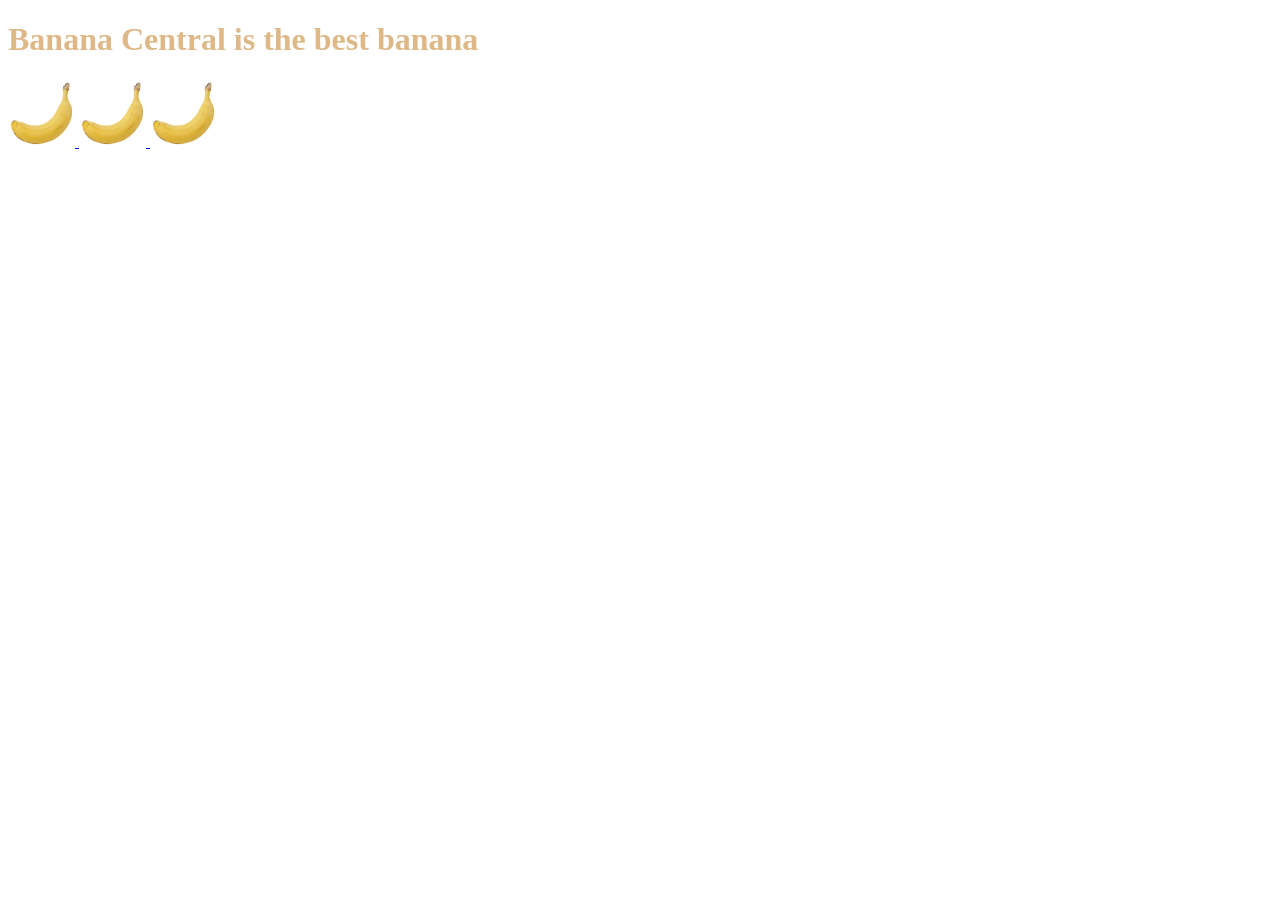
==== index.html @ 604250a2 "ai" ====
<!DOCTYPE html>
<html lang="en">
<head>
    <meta charset="UTF-8">
    <meta name="viewport" content="width=device-width, initial-scale=1.0">
    <title>Banana Central</title>
    <link rel="stylesheet" href="style.css">
</head>
<body>

    <h1>Banana Central is the best banana</h1>

    <a href="https://bananarepublic.gapcanada.ca/" target="_blank" rel="noopener" class="img-btn">
        <img src="image.png" alt="Banana Republic" width="67" height="67">
    </a>

    <a href="https://storymint.ca" target="_blank" rel="noopener" class="img-btn">
        <img src="image.png" alt="Storymint" width="67" height="67">
    </a>

    <a href="https://grapeview.dsbn.org/" target="_blank" rel="noopener" class="img-btn">
        <img src="image.png" alt="Grapeview DSBN" width="67" height="67">
    </a>

</body>
</html>
---- style.css ----
body {
    background-color: white;
    color: burlywood;
    
}
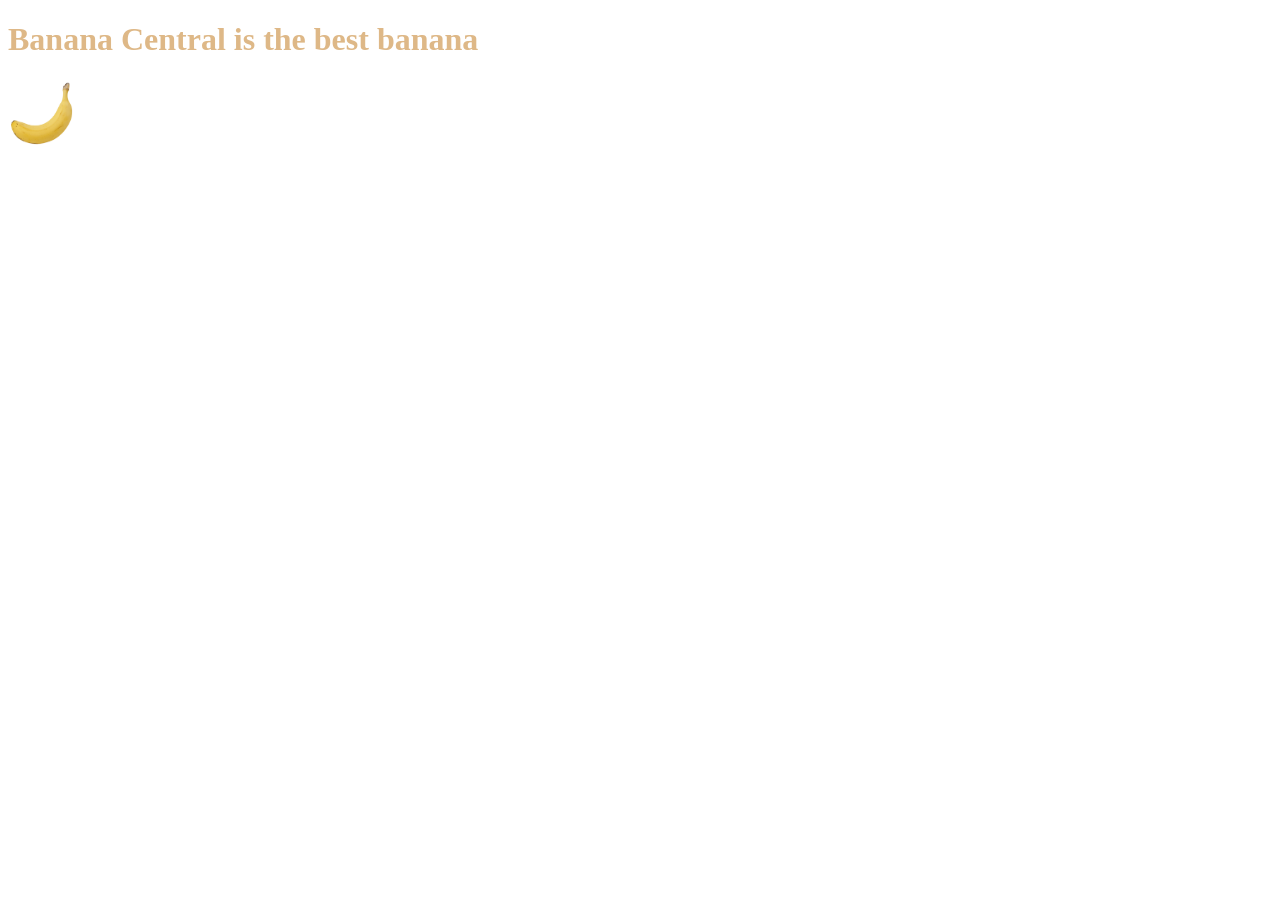
==== commit bd8e937e: "ai" ====
--- a/index.html
+++ b/index.html
@@ -14,13 +14,4 @@
         <img src="image.png" alt="Banana Republic" width="67" height="67">
     </a>
 
-    <a href="https://storymint.ca" target="_blank" rel="noopener" class="img-btn">
-        <img src="image.png" alt="Storymint" width="67" height="67">
-    </a>
-
-    <a href="https://grapeview.dsbn.org/" target="_blank" rel="noopener" class="img-btn">
-        <img src="image.png" alt="Grapeview DSBN" width="67" height="67">
-    </a>
-
-</body>
-</html>
+   
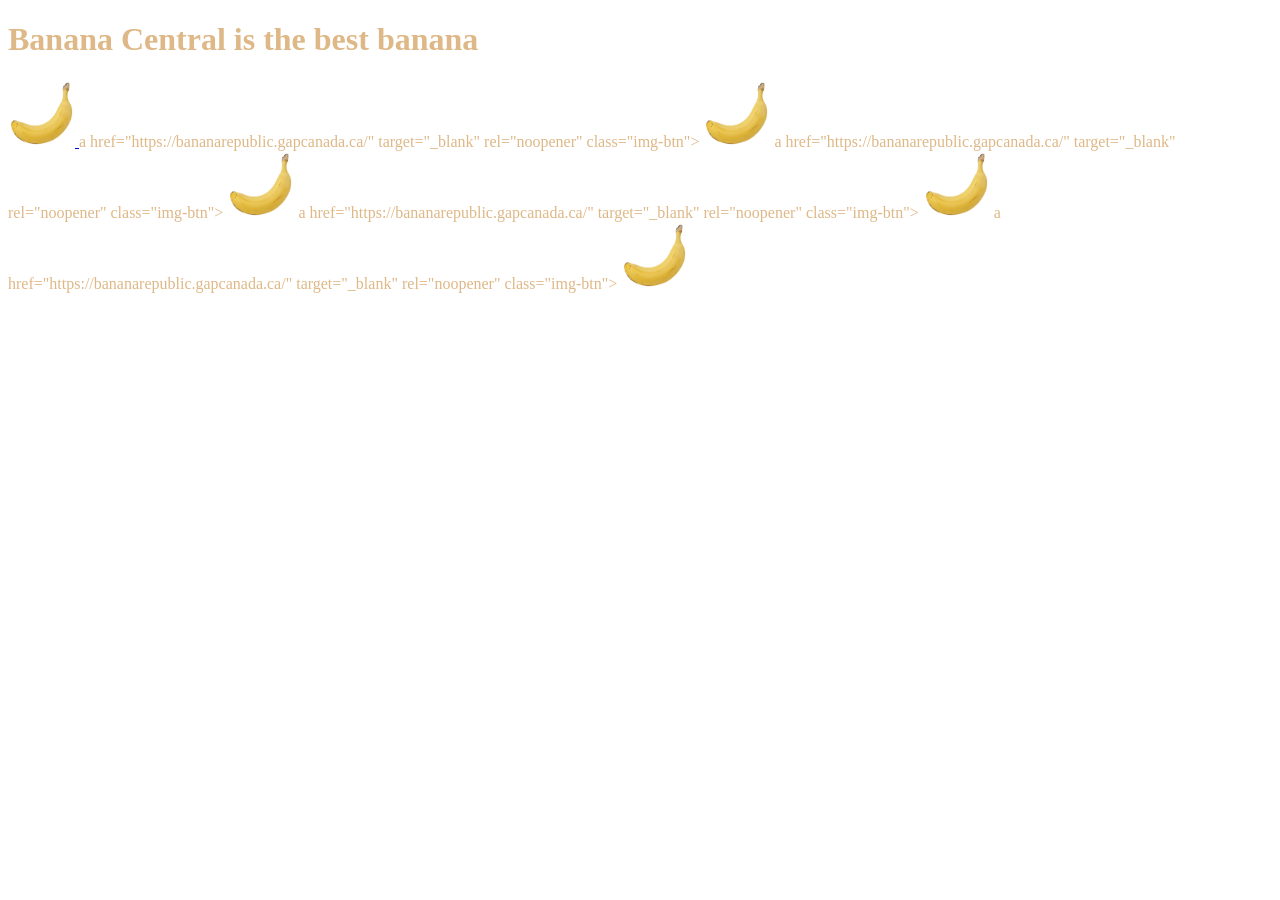
==== commit 7b08d085: "yy" ====
--- a/index.html
+++ b/index.html
@@ -12,6 +12,18 @@
 
     <a href="https://bananarepublic.gapcanada.ca/" target="_blank" rel="noopener" class="img-btn">
         <img src="image.png" alt="Banana Republic" width="67" height="67">
+    </a>a
+     href="https://bananarepublic.gapcanada.ca/" target="_blank" rel="noopener" class="img-btn">
+        <img src="image.png" alt="Banana Republic" width="67" height="67">
+    </a>a
+     href="https://bananarepublic.gapcanada.ca/" target="_blank" rel="noopener" class="img-btn">
+        <img src="image.png" alt="Banana Republic" width="67" height="67">
+    </a>a
+     href="https://bananarepublic.gapcanada.ca/" target="_blank" rel="noopener" class="img-btn">
+        <img src="image.png" alt="Banana Republic" width="67" height="67">
+    </a>a
+     href="https://bananarepublic.gapcanada.ca/" target="_blank" rel="noopener" class="img-btn">
+        <img src="image.png" alt="Banana Republic" width="67" height="67">
     </a>
 
    
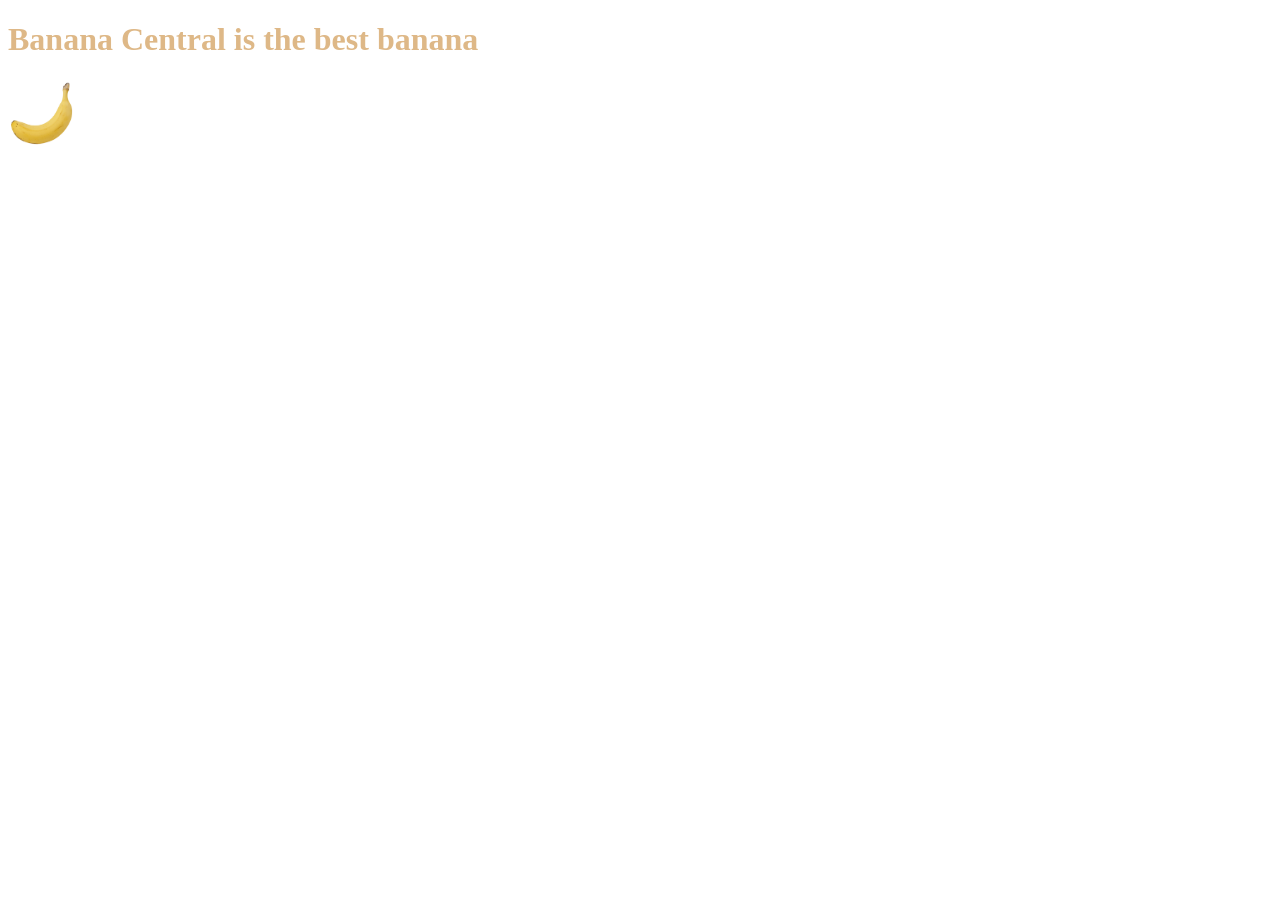
==== commit 7b5f66b2: "qq" ====
--- a/index.html
+++ b/index.html
@@ -12,18 +12,4 @@
 
     <a href="https://bananarepublic.gapcanada.ca/" target="_blank" rel="noopener" class="img-btn">
         <img src="image.png" alt="Banana Republic" width="67" height="67">
-    </a>a
-     href="https://bananarepublic.gapcanada.ca/" target="_blank" rel="noopener" class="img-btn">
-        <img src="image.png" alt="Banana Republic" width="67" height="67">
-    </a>a
-     href="https://bananarepublic.gapcanada.ca/" target="_blank" rel="noopener" class="img-btn">
-        <img src="image.png" alt="Banana Republic" width="67" height="67">
-    </a>a
-     href="https://bananarepublic.gapcanada.ca/" target="_blank" rel="noopener" class="img-btn">
-        <img src="image.png" alt="Banana Republic" width="67" height="67">
-    </a>a
-     href="https://bananarepublic.gapcanada.ca/" target="_blank" rel="noopener" class="img-btn">
-        <img src="image.png" alt="Banana Republic" width="67" height="67">
-    </a>
-
-   
+    
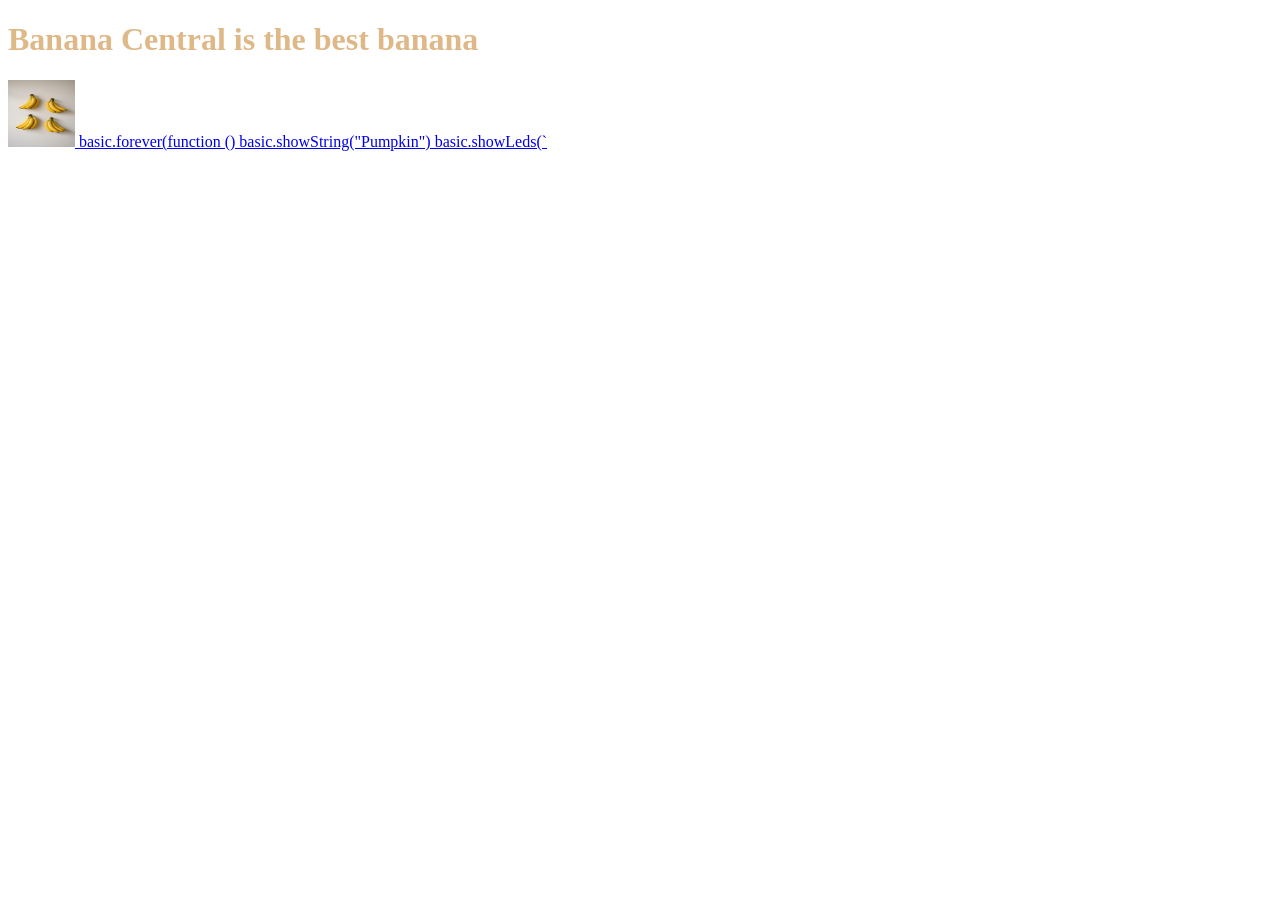
==== commit 317596c7: "tt" ====
--- a/index.html
+++ b/index.html
@@ -12,4 +12,6 @@
 
     <a href="https://bananarepublic.gapcanada.ca/" target="_blank" rel="noopener" class="img-btn">
         <img src="image.png" alt="Banana Republic" width="67" height="67">
-    +    basic.forever(function () 
+    basic.showString("Pumpkin")
+    basic.showLeds(`
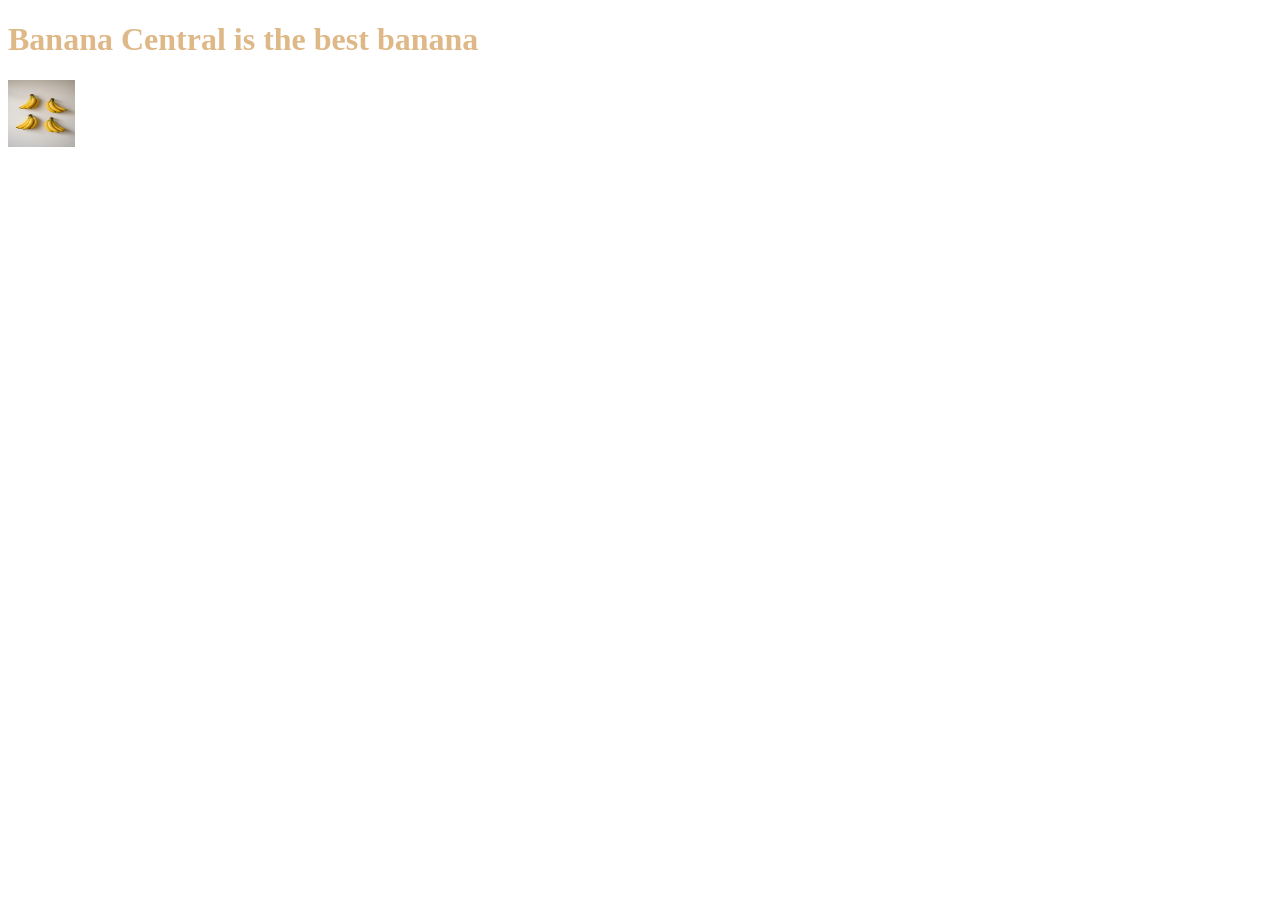
==== commit c177651f: "11" ====
--- a/index.html
+++ b/index.html
@@ -12,6 +12,4 @@
 
     <a href="https://bananarepublic.gapcanada.ca/" target="_blank" rel="noopener" class="img-btn">
         <img src="image.png" alt="Banana Republic" width="67" height="67">
-    basic.forever(function () 
-    basic.showString("Pumpkin")
-    basic.showLeds(`+    
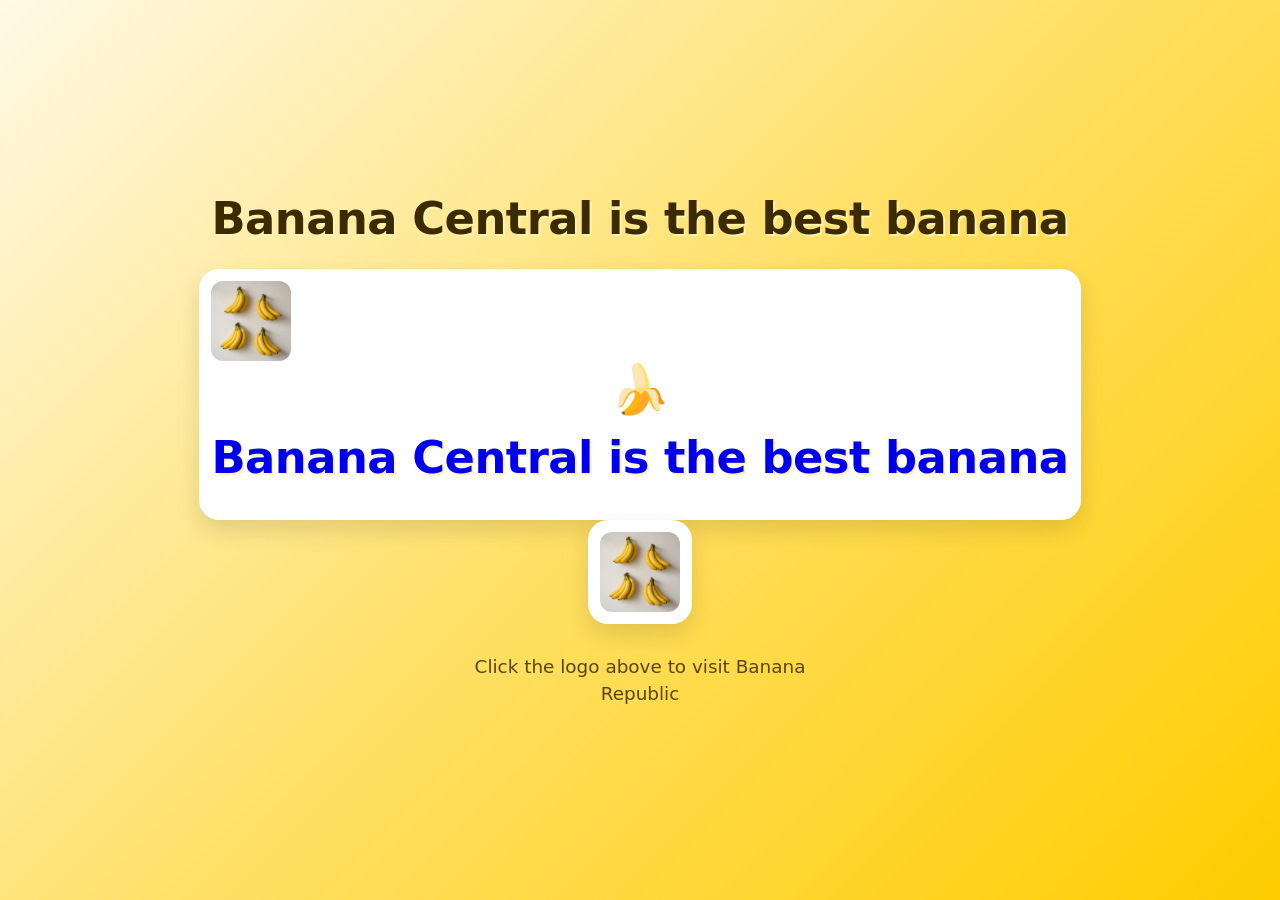
==== commit e6aaffc0: "ai changeds" ====
--- a/index.html
+++ b/index.html
@@ -12,4 +12,90 @@
 
     <a href="https://bananarepublic.gapcanada.ca/" target="_blank" rel="noopener" class="img-btn">
         <img src="image.png" alt="Banana Republic" width="67" height="67">
-    +    
+
+
+
+        <!DOCTYPE html>
+<html lang="en">
+<head>
+    <meta charset="UTF-8">
+    <meta name="viewport" content="width=device-width, initial-scale=1.0">
+    <title>Banana Central</title>
+    <style>
+        * {
+            margin: 0;
+            padding: 0;
+            box-sizing: border-box;
+        }
+
+        body {
+            font-family: 'Segoe UI', system-ui, -apple-system, sans-serif;
+            background: linear-gradient(135deg, #fff9e6 0%, #ffe066 50%, #ffcc00 100%);
+            min-height: 100vh;
+            display: flex;
+            flex-direction: column;
+            align-items: center;
+            justify-content: center;
+            text-align: center;
+            color: #3d2b00;
+            padding: 20px;
+        }
+
+        h1 {
+            font-size: 2.8rem;
+            font-weight: 800;
+            margin-bottom: 1.5rem;
+            text-shadow: 2px 2px 0 #fff3b0;
+            letter-spacing: -0.5px;
+        }
+
+        .img-btn {
+            display: inline-block;
+            padding: 12px;
+            background: white;
+            border-radius: 20px;
+            box-shadow: 0 10px 25px rgba(0, 0, 0, 0.12);
+            transition: all 0.3s ease;
+            text-decoration: none;
+        }
+
+        .img-btn:hover {
+            transform: translateY(-6px) scale(1.05);
+            box-shadow: 0 18px 35px rgba(0, 0, 0, 0.18);
+        }
+
+        .img-btn img {
+            display: block;
+            border-radius: 12px;
+            width: 80px;
+            height: 80px;
+            object-fit: cover;
+        }
+
+        .subtitle {
+            margin-top: 1.8rem;
+            font-size: 1.15rem;
+            opacity: 0.85;
+            max-width: 400px;
+            line-height: 1.5;
+        }
+
+        .emoji {
+            font-size: 3rem;
+            margin-bottom: 0.8rem;
+            display: block;
+        }
+    </style>
+</head>
+<body>
+
+    <span class="emoji">🍌</span>
+    <h1>Banana Central is the best banana</h1>
+
+    <a href="https://bananarepublic.gapcanada.ca/" target="_blank" rel="noopener" class="img-btn">
+        <img src="image.png" alt="Banana Republic">
+    </a>
+
+    <p class="subtitle">Click the logo above to visit Banana Republic</p>
+
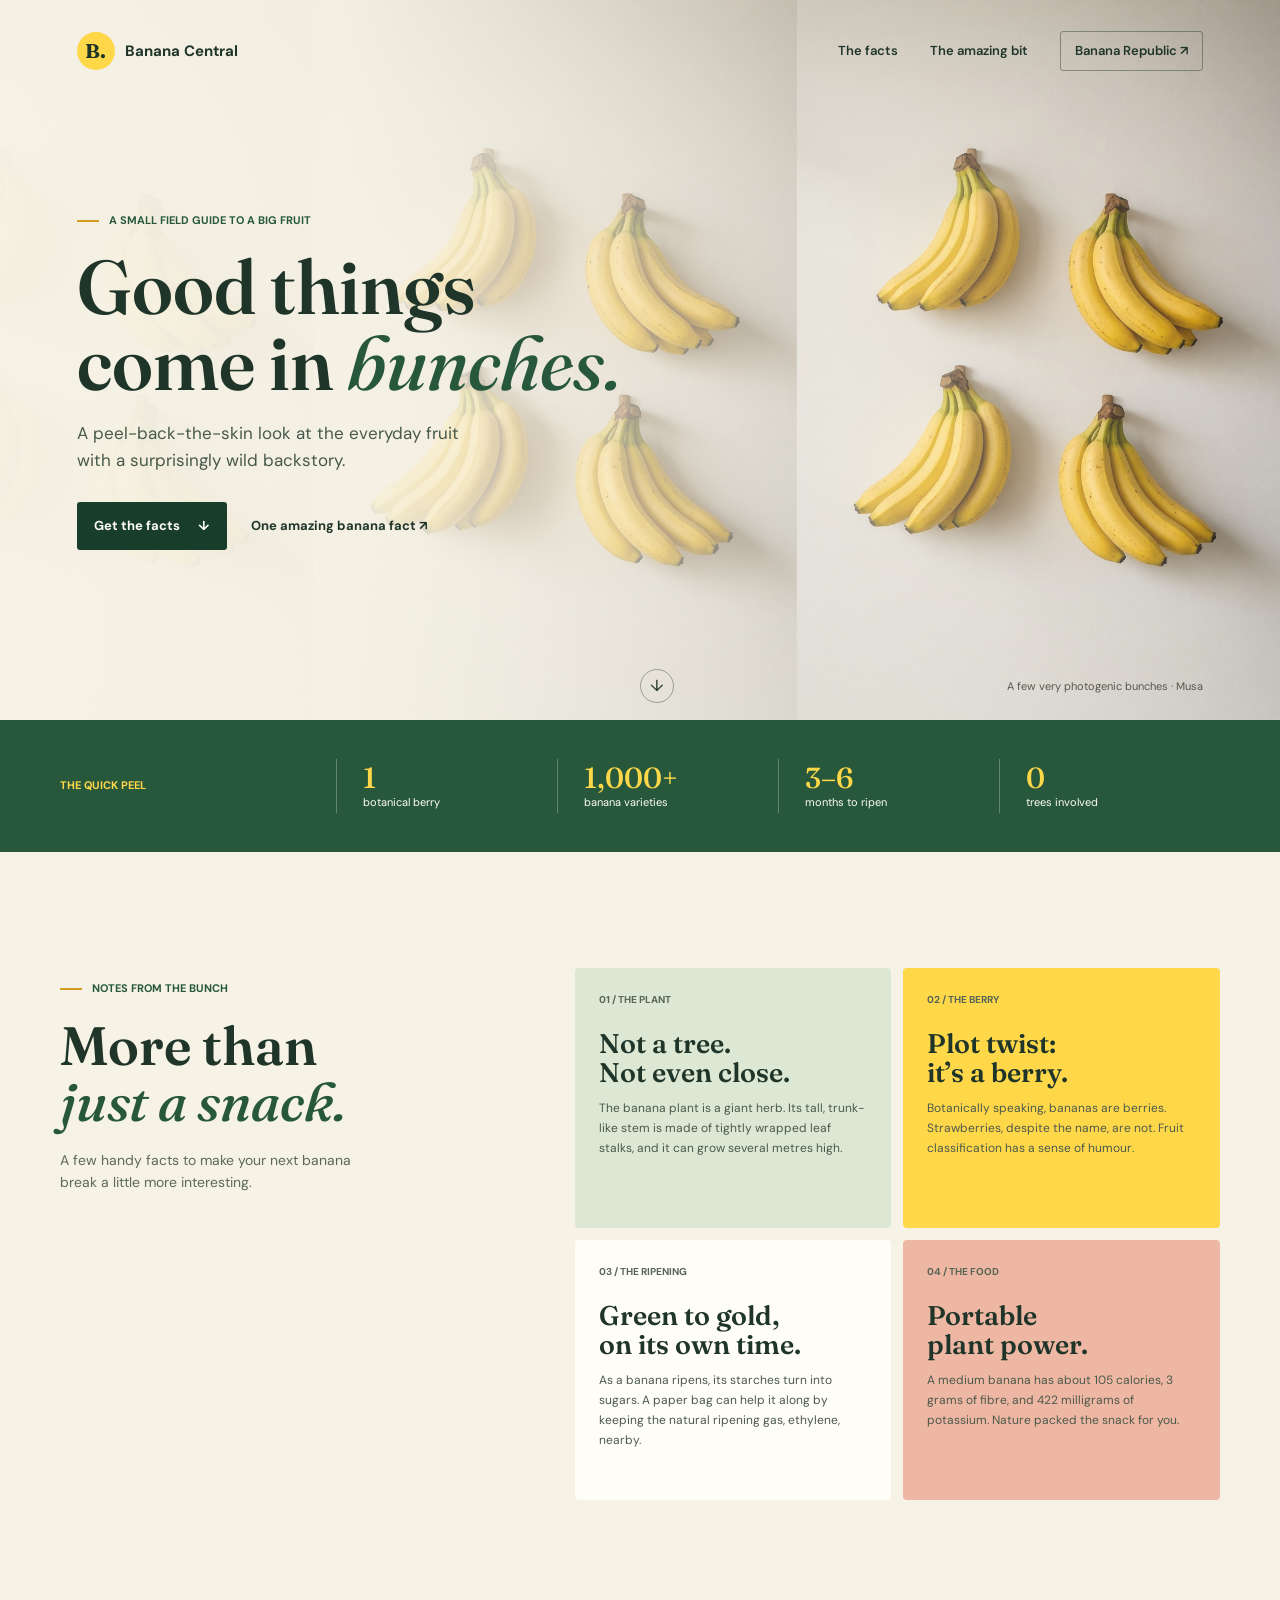
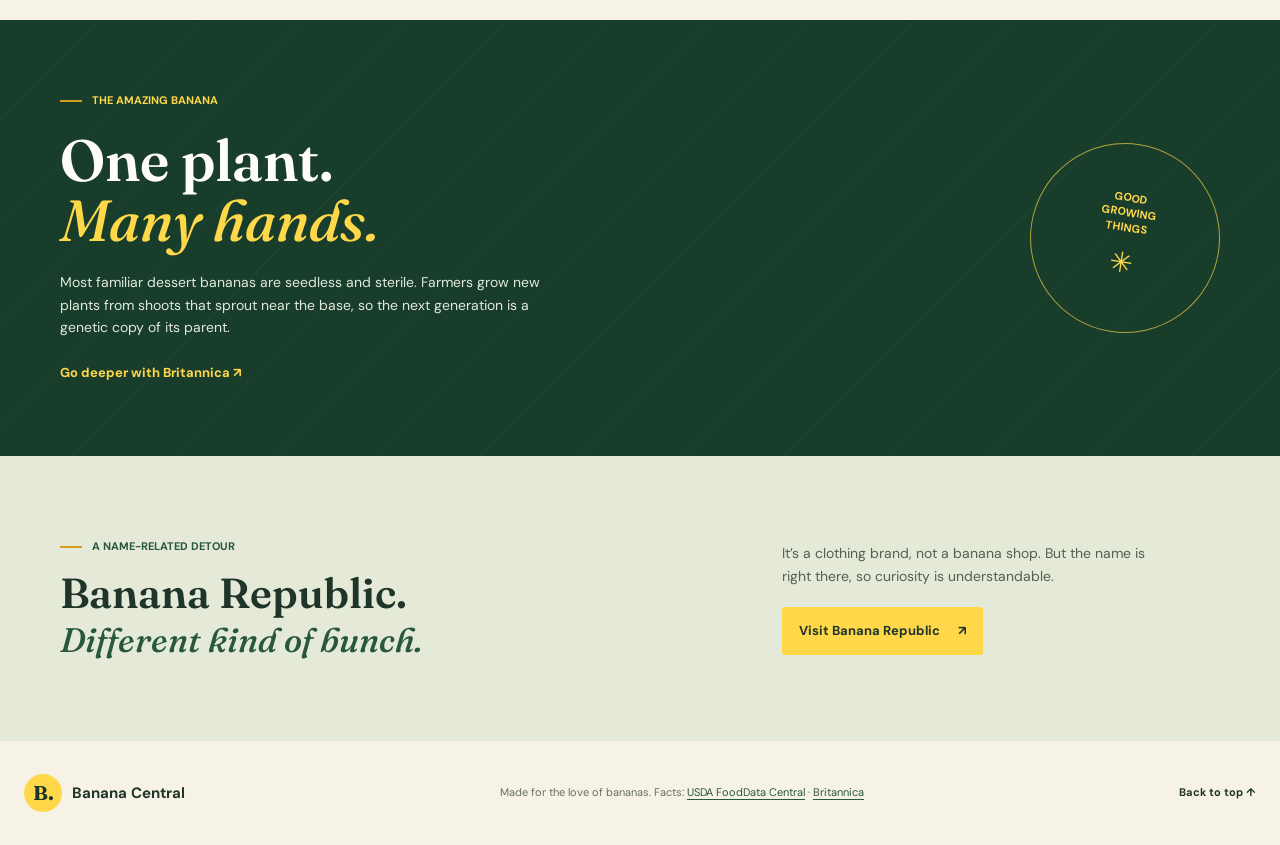
==== commit e7fe25b0: "maxx" ====
--- a/index.html
+++ b/index.html
@@ -3,99 +3,106 @@
 <head>
     <meta charset="UTF-8">
     <meta name="viewport" content="width=device-width, initial-scale=1.0">
-    <title>Banana Central</title>
+    <meta name="theme-color" content="#f6f2e5">
+    <meta name="description" content="A bright little field guide to bananas: how they grow, what is inside, and a few surprising facts.">
+    <title>Banana Central — A Field Guide to Bananas</title>
+    <link rel="preconnect" href="https://fonts.googleapis.com">
+    <link rel="preconnect" href="https://fonts.gstatic.com" crossorigin>
+    <link href="https://fonts.googleapis.com/css2?family=DM+Sans:wght@400;500;600;700&family=Fraunces:opsz,wght@9..144,500;9..144,600;9..144,700&display=swap" rel="stylesheet">
     <link rel="stylesheet" href="style.css">
 </head>
 <body>
+    <header class="hero" id="top">
+        <nav class="site-nav" aria-label="Main navigation">
+            <a class="wordmark" href="#top" aria-label="Banana Central home"><span class="mark" aria-hidden="true">B.</span> Banana Central</a>
+            <div class="nav-links">
+                <a href="#field-notes">The facts</a>
+                <a href="#amazing">The amazing bit</a>
+                <a class="nav-escape" href="https://bananarepublic.gapcanada.ca/" target="_blank" rel="noopener noreferrer">Banana Republic <span aria-hidden="true">↗</span></a>
+            </div>
+        </nav>
 
-    <h1>Banana Central is the best banana</h1>
+        <div class="hero-copy">
+            <p class="eyebrow"><span></span> A small field guide to a big fruit</p>
+            <h1>Good things<br>come in <em>bunches.</em></h1>
+            <p class="hero-intro">A peel-back-the-skin look at the everyday fruit with a surprisingly wild backstory.</p>
+            <div class="hero-actions">
+                <a class="button button-dark" href="#field-notes">Get the facts <span aria-hidden="true">↓</span></a>
+                <a class="text-link" href="#amazing">One amazing banana fact <span aria-hidden="true">↗</span></a>
+            </div>
+        </div>
+        <p class="photo-note">A few very photogenic bunches · Musa</p>
+        <a class="scroll-cue" href="#field-notes" aria-label="Scroll to banana facts">↓</a>
+    </header>
 
-    <a href="https://bananarepublic.gapcanada.ca/" target="_blank" rel="noopener" class="img-btn">
-        <img src="image.png" alt="Banana Republic" width="67" height="67">
-    
+    <main>
+        <section class="fact-band" aria-label="Banana quick facts">
+            <div class="fact-band-inner">
+                <p class="band-label">The quick peel</p>
+                <p><strong>1</strong><span>botanical berry</span></p>
+                <p><strong>1,000+</strong><span>banana varieties</span></p>
+                <p><strong>3–6</strong><span>months to ripen</span></p>
+                <p><strong>0</strong><span>trees involved</span></p>
+            </div>
+        </section>
 
+        <section class="field-notes section-wrap" id="field-notes">
+            <div class="section-heading">
+                <p class="eyebrow"><span></span> Notes from the bunch</p>
+                <h2>More than<br><em>just a snack.</em></h2>
+                <p class="section-intro">A few handy facts to make your next banana break a little more interesting.</p>
+            </div>
+            <div class="notes-grid">
+                <article class="note note-green">
+                    <span class="note-number">01 / THE PLANT</span>
+                    <h3>Not a tree.<br>Not even close.</h3>
+                    <p>The banana plant is a giant herb. Its tall, trunk-like stem is made of tightly wrapped leaf stalks, and it can grow several metres high.</p>
+                </article>
+                <article class="note note-yellow">
+                    <span class="note-number">02 / THE BERRY</span>
+                    <h3>Plot twist:<br>it’s a berry.</h3>
+                    <p>Botanically speaking, bananas are berries. Strawberries, despite the name, are not. Fruit classification has a sense of humour.</p>
+                </article>
+                <article class="note note-white">
+                    <span class="note-number">03 / THE RIPENING</span>
+                    <h3>Green to gold,<br>on its own time.</h3>
+                    <p>As a banana ripens, its starches turn into sugars. A paper bag can help it along by keeping the natural ripening gas, ethylene, nearby.</p>
+                </article>
+                <article class="note note-pink">
+                    <span class="note-number">04 / THE FOOD</span>
+                    <h3>Portable<br>plant power.</h3>
+                    <p>A medium banana has about 105 calories, 3 grams of fibre, and 422 milligrams of potassium. Nature packed the snack for you.</p>
+                </article>
+            </div>
+        </section>
 
+        <section class="amazing" id="amazing">
+            <div class="amazing-content">
+                <p class="eyebrow eyebrow-light"><span></span> The amazing banana</p>
+                <h2>One plant.<br><em>Many hands.</em></h2>
+                <p>Most familiar dessert bananas are seedless and sterile. Farmers grow new plants from shoots that sprout near the base, so the next generation is a genetic copy of its parent.</p>
+                <a class="light-link" href="https://www.britannica.com/plant/banana-plant" target="_blank" rel="noopener noreferrer">Go deeper with Britannica <span aria-hidden="true">↗</span></a>
+            </div>
+            <div class="amazing-stamp" aria-hidden="true"><span>GOOD<br>GROWING<br>THINGS</span><b>✳</b></div>
+        </section>
 
-        <!DOCTYPE html>
-<html lang="en">
-<head>
-    <meta charset="UTF-8">
-    <meta name="viewport" content="width=device-width, initial-scale=1.0">
-    <title>Banana Central</title>
-    <style>
-        * {
-            margin: 0;
-            padding: 0;
-            box-sizing: border-box;
-        }
+        <section class="republic section-wrap" aria-labelledby="republic-title">
+            <div>
+                <p class="eyebrow"><span></span> A name-related detour</p>
+                <h2 id="republic-title">Banana Republic.<br><em>Different kind of bunch.</em></h2>
+            </div>
+            <div class="republic-cta">
+                <p>It’s a clothing brand, not a banana shop. But the name is right there, so curiosity is understandable.</p>
+                <a class="button button-yellow" href="https://bananarepublic.gapcanada.ca/" target="_blank" rel="noopener noreferrer">Visit Banana Republic <span aria-hidden="true">↗</span></a>
+            </div>
+        </section>
+    </main>
 
-        body {
-            font-family: 'Segoe UI', system-ui, -apple-system, sans-serif;
-            background: linear-gradient(135deg, #fff9e6 0%, #ffe066 50%, #ffcc00 100%);
-            min-height: 100vh;
-            display: flex;
-            flex-direction: column;
-            align-items: center;
-            justify-content: center;
-            text-align: center;
-            color: #3d2b00;
-            padding: 20px;
-        }
+    <footer class="site-footer">
+        <a class="wordmark" href="#top"><span class="mark" aria-hidden="true">B.</span> Banana Central</a>
+        <p>Made for the love of bananas. Facts: <a href="https://fdc.nal.usda.gov/" target="_blank" rel="noopener noreferrer">USDA FoodData Central</a> · <a href="https://www.britannica.com/plant/banana-plant" target="_blank" rel="noopener noreferrer">Britannica</a></p>
+        <a class="back-top" href="#top">Back to top ↑</a>
+    </footer>
+</body>
+</html>
 
-        h1 {
-            font-size: 2.8rem;
-            font-weight: 800;
-            margin-bottom: 1.5rem;
-            text-shadow: 2px 2px 0 #fff3b0;
-            letter-spacing: -0.5px;
-        }
-
-        .img-btn {
-            display: inline-block;
-            padding: 12px;
-            background: white;
-            border-radius: 20px;
-            box-shadow: 0 10px 25px rgba(0, 0, 0, 0.12);
-            transition: all 0.3s ease;
-            text-decoration: none;
-        }
-
-        .img-btn:hover {
-            transform: translateY(-6px) scale(1.05);
-            box-shadow: 0 18px 35px rgba(0, 0, 0, 0.18);
-        }
-
-        .img-btn img {
-            display: block;
-            border-radius: 12px;
-            width: 80px;
-            height: 80px;
-            object-fit: cover;
-        }
-
-        .subtitle {
-            margin-top: 1.8rem;
-            font-size: 1.15rem;
-            opacity: 0.85;
-            max-width: 400px;
-            line-height: 1.5;
-        }
-
-        .emoji {
-            font-size: 3rem;
-            margin-bottom: 0.8rem;
-            display: block;
-        }
-    </style>
-</head>
-<body>
-
-    <span class="emoji">🍌</span>
-    <h1>Banana Central is the best banana</h1>
-
-    <a href="https://bananarepublic.gapcanada.ca/" target="_blank" rel="noopener" class="img-btn">
-        <img src="image.png" alt="Banana Republic">
-    </a>
-
-    <p class="subtitle">Click the logo above to visit Banana Republic</p>
-
--- a/style.css
+++ b/style.css
@@ -1,5 +1,756 @@
+:root {
+    color-scheme: light;
+    --ink: #203529;
+    --leaf: #28583c;
+    --leaf-dark: #193d2b;
+    --banana: #ffd84a;
+    --paper: #f6f2e5;
+    --white: #fffdf7;
+    --rose: #edb7a3;
+    --serif: "Fraunces", Georgia, serif;
+    --sans: "DM Sans", sans-serif;
+}
+
+* {
+    box-sizing: border-box;
+}
+
+html {
+    scroll-behavior: smooth;
+}
+
 body {
-    background-color: white;
-    color: burlywood;
-    
+    margin: 0;
+    background: var(--paper);
+    color: var(--ink);
+    font-family: var(--sans);
+    font-size: 16px;
+    line-height: 1.6;
+}
+
+a {
+    color: inherit;
+}
+
+a:focus-visible {
+    outline: 3px solid #bc4f38;
+    outline-offset: 4px;
+}
+
+.hero {
+    position: relative;
+    display: flex;
+    min-height: 720px;
+    flex-direction: column;
+    overflow: hidden;
+    padding: 24px clamp(24px, 6vw, 92px) 0;
+    background-color: #e7e1d3;
+    background-image:
+        linear-gradient(90deg, rgba(246, 242, 229, 0.98) 0%, rgba(246, 242, 229, 0.94) 27%, rgba(246, 242, 229, 0.56) 52%, rgba(246, 242, 229, 0.04) 100%),
+        linear-gradient(0deg, rgba(246, 242, 229, 0.32), transparent 28%),
+        url("image.png");
+    background-position: center, center, right center;
+    background-size: cover, cover, auto 100%;
+}
+
+.site-nav,
+.site-footer {
+    display: flex;
+    width: min(100%, 1280px);
+    align-items: center;
+    justify-content: space-between;
+    margin: 0 auto;
+}
+
+.site-nav {
+    min-height: 54px;
+}
+
+.wordmark {
+    display: inline-flex;
+    align-items: center;
+    gap: 10px;
+    color: var(--ink);
+    font-size: 15px;
+    font-weight: 700;
+    text-decoration: none;
+}
+
+.mark {
+    display: grid;
+    width: 38px;
+    height: 38px;
+    place-items: center;
+    border-radius: 50%;
+    background: var(--banana);
+    font-family: var(--serif);
+    font-size: 20px;
+}
+
+.nav-links {
+    display: flex;
+    align-items: center;
+    gap: 32px;
+    font-size: 13px;
+    font-weight: 600;
+}
+
+.nav-links a,
+.text-link,
+.light-link,
+.back-top {
+    text-decoration: none;
+}
+
+.nav-links a:hover,
+.text-link:hover,
+.light-link:hover,
+.back-top:hover {
+    text-decoration: underline;
+    text-underline-offset: 4px;
+}
+
+.nav-escape {
+    padding: 9px 14px;
+    border: 1px solid rgba(32, 53, 41, 0.42);
+    border-radius: 3px;
+}
+
+.hero-copy {
+    width: min(620px, 62%);
+    margin: auto 0;
+    padding: 92px 0 128px;
+    animation: arrive 700ms ease-out both;
+}
+
+.eyebrow {
+    display: flex;
+    align-items: center;
+    gap: 10px;
+    margin: 0 0 20px;
+    color: var(--leaf);
+    font-size: 11px;
+    font-weight: 700;
+    text-transform: uppercase;
+}
+
+.eyebrow > span {
+    width: 22px;
+    height: 2px;
+    background: #d29d1c;
+}
+
+h1,
+h2,
+h3,
+p {
+    margin-top: 0;
+}
+
+h1,
+h2,
+h3 {
+    font-family: var(--serif);
+    font-weight: 600;
+    letter-spacing: 0;
+}
+
+h1 {
+    margin-bottom: 20px;
+    font-size: 76px;
+    line-height: 0.99;
+}
+
+h1 em,
+h2 em {
+    color: var(--leaf);
+    font-weight: 500;
+}
+
+.hero-intro {
+    max-width: 400px;
+    margin-bottom: 28px;
+    color: #48594a;
+    font-size: 17px;
+}
+
+.hero-actions {
+    display: flex;
+    align-items: center;
+    gap: 24px;
+    flex-wrap: wrap;
+}
+
+.button {
+    display: inline-flex;
+    min-height: 48px;
+    align-items: center;
+    justify-content: center;
+    gap: 18px;
+    padding: 11px 17px;
+    border-radius: 3px;
+    font-size: 13px;
+    font-weight: 700;
+    text-decoration: none;
+    transition: transform 160ms ease, background-color 160ms ease;
+}
+
+.button:hover {
+    transform: translateY(-2px);
+}
+
+.button-dark {
+    background: var(--leaf-dark);
+    color: var(--white);
+}
+
+.button-dark:hover {
+    background: #102f20;
+}
+
+.text-link {
+    font-size: 13px;
+    font-weight: 700;
+}
+
+.photo-note {
+    position: absolute;
+    right: clamp(24px, 6vw, 92px);
+    bottom: 24px;
+    margin: 0;
+    color: #57574d;
+    font-size: 11px;
+}
+
+.scroll-cue {
+    position: absolute;
+    bottom: 17px;
+    left: 50%;
+    display: grid;
+    width: 34px;
+    height: 34px;
+    place-items: center;
+    border: 1px solid rgba(32, 53, 41, 0.38);
+    border-radius: 50%;
+    text-decoration: none;
+}
+
+.fact-band {
+    background: var(--leaf);
+    color: var(--white);
+}
+
+.fact-band-inner {
+    display: grid;
+    width: min(100% - 48px, 1160px);
+    min-height: 132px;
+    grid-template-columns: 1.25fr repeat(4, 1fr);
+    align-items: center;
+    margin: 0 auto;
+}
+
+.fact-band-inner > p {
+    display: flex;
+    min-height: 54px;
+    flex-direction: column;
+    justify-content: center;
+    margin: 0;
+    padding-left: 26px;
+    border-left: 1px solid rgba(255, 253, 247, 0.28);
+}
+
+.fact-band-inner .band-label {
+    padding-left: 0;
+    border-left: 0;
+    color: var(--banana);
+    font-size: 11px;
+    font-weight: 700;
+    text-transform: uppercase;
+}
+
+.fact-band-inner strong {
+    color: var(--banana);
+    font-family: var(--serif);
+    font-size: 29px;
+    font-weight: 500;
+    line-height: 1.15;
+}
+
+.fact-band-inner span {
+    font-size: 11px;
+}
+
+.section-wrap {
+    width: min(100% - 48px, 1160px);
+    margin-right: auto;
+    margin-left: auto;
+}
+
+.field-notes {
+    display: grid;
+    grid-template-columns: 0.78fr 1.22fr;
+    gap: clamp(42px, 8vw, 112px);
+    padding-top: 116px;
+    padding-bottom: 120px;
+    scroll-margin-top: 24px;
+}
+
+.section-heading {
+    align-self: start;
+    padding-top: 12px;
+}
+
+.section-heading h2,
+.amazing h2,
+.republic h2 {
+    margin-bottom: 18px;
+    font-size: 54px;
+    line-height: 1.05;
+}
+
+.section-intro {
+    max-width: 310px;
+    color: #5e695d;
+    font-size: 14px;
+}
+
+.notes-grid {
+    display: grid;
+    grid-template-columns: repeat(2, minmax(0, 1fr));
+    gap: 12px;
+}
+
+.note {
+    min-height: 260px;
+    padding: 24px;
+    border-radius: 4px;
+}
+
+.note-green {
+    background: #dce7d4;
+}
+
+.note-yellow {
+    background: var(--banana);
+}
+
+.note-white {
+    background: var(--white);
+}
+
+.note-pink {
+    background: var(--rose);
+}
+
+.note-number {
+    display: block;
+    margin-bottom: 21px;
+    color: #566555;
+    font-size: 10px;
+    font-weight: 700;
+}
+
+.note h3 {
+    margin-bottom: 12px;
+    font-size: 27px;
+    line-height: 1.08;
+}
+
+.note p {
+    margin-bottom: 0;
+    color: #4b594c;
+    font-size: 12px;
+    line-height: 1.65;
+}
+
+.amazing {
+    position: relative;
+    display: flex;
+    min-height: 420px;
+    align-items: center;
+    justify-content: space-between;
+    overflow: hidden;
+    padding: 72px max(calc((100vw - 1160px) / 2), 48px);
+    background-color: var(--leaf-dark);
+    background-image: repeating-linear-gradient(135deg, transparent 0, transparent 70px, rgba(255, 255, 255, 0.025) 71px, rgba(255, 255, 255, 0.025) 72px);
+    color: var(--white);
+    scroll-margin-top: 20px;
+}
+
+.amazing-content {
+    position: relative;
+    z-index: 1;
+    width: min(560px, 70%);
+}
+
+.eyebrow-light {
+    color: var(--banana);
+}
+
+.amazing h2 {
+    margin-bottom: 20px;
+    font-size: 58px;
+}
+
+.amazing h2 em {
+    color: var(--banana);
+}
+
+.amazing-content > p:not(.eyebrow) {
+    max-width: 510px;
+    margin-bottom: 20px;
+    color: #e0e9dd;
+    font-size: 14px;
+}
+
+.light-link {
+    display: inline-block;
+    color: var(--banana);
+    font-size: 13px;
+    font-weight: 700;
+}
+
+.amazing-stamp {
+    display: flex;
+    width: 190px;
+    height: 190px;
+    flex: 0 0 auto;
+    flex-direction: column;
+    align-items: center;
+    justify-content: center;
+    gap: 7px;
+    border: 1px solid rgba(255, 216, 74, 0.66);
+    border-radius: 50%;
+    color: var(--banana);
+    text-align: center;
+    transform: rotate(9deg);
+}
+
+.amazing-stamp span {
+    font-size: 11px;
+    font-weight: 700;
+    line-height: 1.35;
+}
+
+.amazing-stamp b {
+    font-size: 28px;
+    font-weight: 400;
+}
+
+.republic {
+    display: grid;
+    width: 100%;
+    max-width: none;
+    grid-template-columns: 1.2fr 0.8fr;
+    align-items: center;
+    gap: 64px;
+    padding: 82px max(calc((100vw - 1160px) / 2), 48px);
+    background: #e5e9d8;
+}
+
+.republic .eyebrow {
+    margin-bottom: 15px;
+}
+
+.republic h2 {
+    margin: 0;
+    font-size: 42px;
+}
+
+.republic h2 em {
+    font-size: 34px;
+}
+
+.republic-cta p {
+    max-width: 370px;
+    margin-bottom: 20px;
+    color: #526250;
+    font-size: 14px;
+}
+
+.button-yellow {
+    background: var(--banana);
+    color: var(--ink);
+}
+
+.button-yellow:hover {
+    background: #f4ca2f;
+}
+
+.site-footer {
+    min-height: 104px;
+    gap: 20px;
+    padding: 20px 24px;
+}
+
+.site-footer p {
+    margin: 0;
+    color: #657063;
+    font-size: 11px;
+    text-align: center;
+}
+
+.site-footer p a {
+    color: var(--leaf);
+    text-underline-offset: 3px;
+}
+
+.back-top {
+    flex: 0 0 auto;
+    font-size: 11px;
+    font-weight: 700;
+}
+
+@keyframes arrive {
+    from {
+        opacity: 0;
+        transform: translateY(14px);
+    }
+
+    to {
+        opacity: 1;
+        transform: translateY(0);
+    }
+}
+
+@media (max-width: 900px) {
+    .hero {
+        min-height: 680px;
+        background-position: center, center, right center;
+    }
+
+    .hero-copy {
+        width: min(590px, 78%);
+    }
+
+    .nav-links {
+        gap: 18px;
+    }
+
+    .fact-band-inner {
+        grid-template-columns: repeat(4, 1fr);
+        padding: 24px 0;
+    }
+
+    .fact-band-inner .band-label {
+        grid-column: 1 / -1;
+        min-height: auto;
+        margin-bottom: 15px;
+    }
+
+    .fact-band-inner > p:nth-child(2) {
+        padding-left: 0;
+        border-left: 0;
+    }
+
+    .field-notes {
+        grid-template-columns: 1fr;
+        gap: 35px;
+        padding-top: 82px;
+        padding-bottom: 84px;
+    }
+
+    .section-heading h2 br {
+        display: none;
+    }
+
+    .section-intro {
+        max-width: 480px;
+    }
+
+    .amazing {
+        padding-right: 48px;
+        padding-left: 48px;
+    }
+
+    .republic {
+        gap: 36px;
+    }
+}
+
+@media (max-width: 620px) {
+    .hero {
+        min-height: 720px;
+        padding-right: 22px;
+        padding-left: 22px;
+        background-image:
+            linear-gradient(90deg, rgba(246, 242, 229, 0.96), rgba(246, 242, 229, 0.76) 65%, rgba(246, 242, 229, 0.32)),
+            linear-gradient(0deg, rgba(246, 242, 229, 0.42), transparent 35%),
+            url("image.png");
+        background-position: center, center, right center;
+    }
+
+    .site-nav {
+        align-items: flex-start;
+        flex-direction: column;
+        gap: 16px;
+    }
+
+    .nav-links {
+        width: 100%;
+        flex-wrap: wrap;
+        gap: 10px 18px;
+        font-size: 12px;
+    }
+
+    .nav-escape {
+        padding: 4px 8px;
+    }
+
+    .hero-copy {
+        width: 100%;
+        margin: auto 0;
+        padding: 54px 0 100px;
+    }
+
+    h1 {
+        font-size: 58px;
+    }
+
+    .hero-intro {
+        max-width: 330px;
+        font-size: 15px;
+    }
+
+    .hero-actions {
+        align-items: flex-start;
+        flex-direction: column;
+        gap: 16px;
+    }
+
+    .photo-note {
+        right: 20px;
+        bottom: 17px;
+        font-size: 9px;
+    }
+
+    .scroll-cue {
+        bottom: 12px;
+        left: 20px;
+    }
+
+    .fact-band-inner {
+        width: calc(100% - 40px);
+        grid-template-columns: repeat(2, 1fr);
+        gap: 17px 0;
+        padding: 24px 0;
+    }
+
+    .fact-band-inner .band-label {
+        margin-bottom: 0;
+    }
+
+    .fact-band-inner > p:nth-child(4) {
+        padding-left: 0;
+        border-left: 0;
+    }
+
+    .fact-band-inner strong {
+        font-size: 26px;
+    }
+
+    .section-wrap {
+        width: calc(100% - 40px);
+    }
+
+    .field-notes {
+        padding-top: 68px;
+        padding-bottom: 68px;
+    }
+
+    .section-heading h2,
+    .amazing h2 {
+        font-size: 46px;
+    }
+
+    .section-heading h2 br {
+        display: initial;
+    }
+
+    .notes-grid {
+        grid-template-columns: 1fr;
+    }
+
+    .note {
+        min-height: 0;
+        padding: 24px;
+    }
+
+    .note-number {
+        margin-bottom: 15px;
+    }
+
+    .note h3 br {
+        display: none;
+    }
+
+    .amazing {
+        min-height: 0;
+        padding: 64px 24px;
+    }
+
+    .amazing-content {
+        width: 100%;
+    }
+
+    .amazing-stamp {
+        position: absolute;
+        right: 15px;
+        bottom: 17px;
+        width: 82px;
+        height: 82px;
+        opacity: 0.65;
+    }
+
+    .amazing-stamp span {
+        font-size: 7px;
+    }
+
+    .amazing-stamp b {
+        font-size: 15px;
+    }
+
+    .amazing-content > p:not(.eyebrow) {
+        max-width: 440px;
+        padding-right: 8px;
+    }
+
+    .republic {
+        width: 100%;
+        grid-template-columns: 1fr;
+        gap: 25px;
+        padding: 60px 24px;
+    }
+
+    .republic h2 {
+        font-size: 36px;
+    }
+
+    .republic h2 em {
+        font-size: 28px;
+    }
+
+    .site-footer {
+        align-items: flex-start;
+        flex-direction: column;
+        gap: 14px;
+        padding: 24px 20px;
+    }
+
+    .site-footer p {
+        text-align: left;
+    }
+}
+
+@media (prefers-reduced-motion: reduce) {
+    html {
+        scroll-behavior: auto;
+    }
+
+    *,
+    *::before,
+    *::after {
+        animation-duration: 0.01ms !important;
+        transition-duration: 0.01ms !important;
+    }
 }
